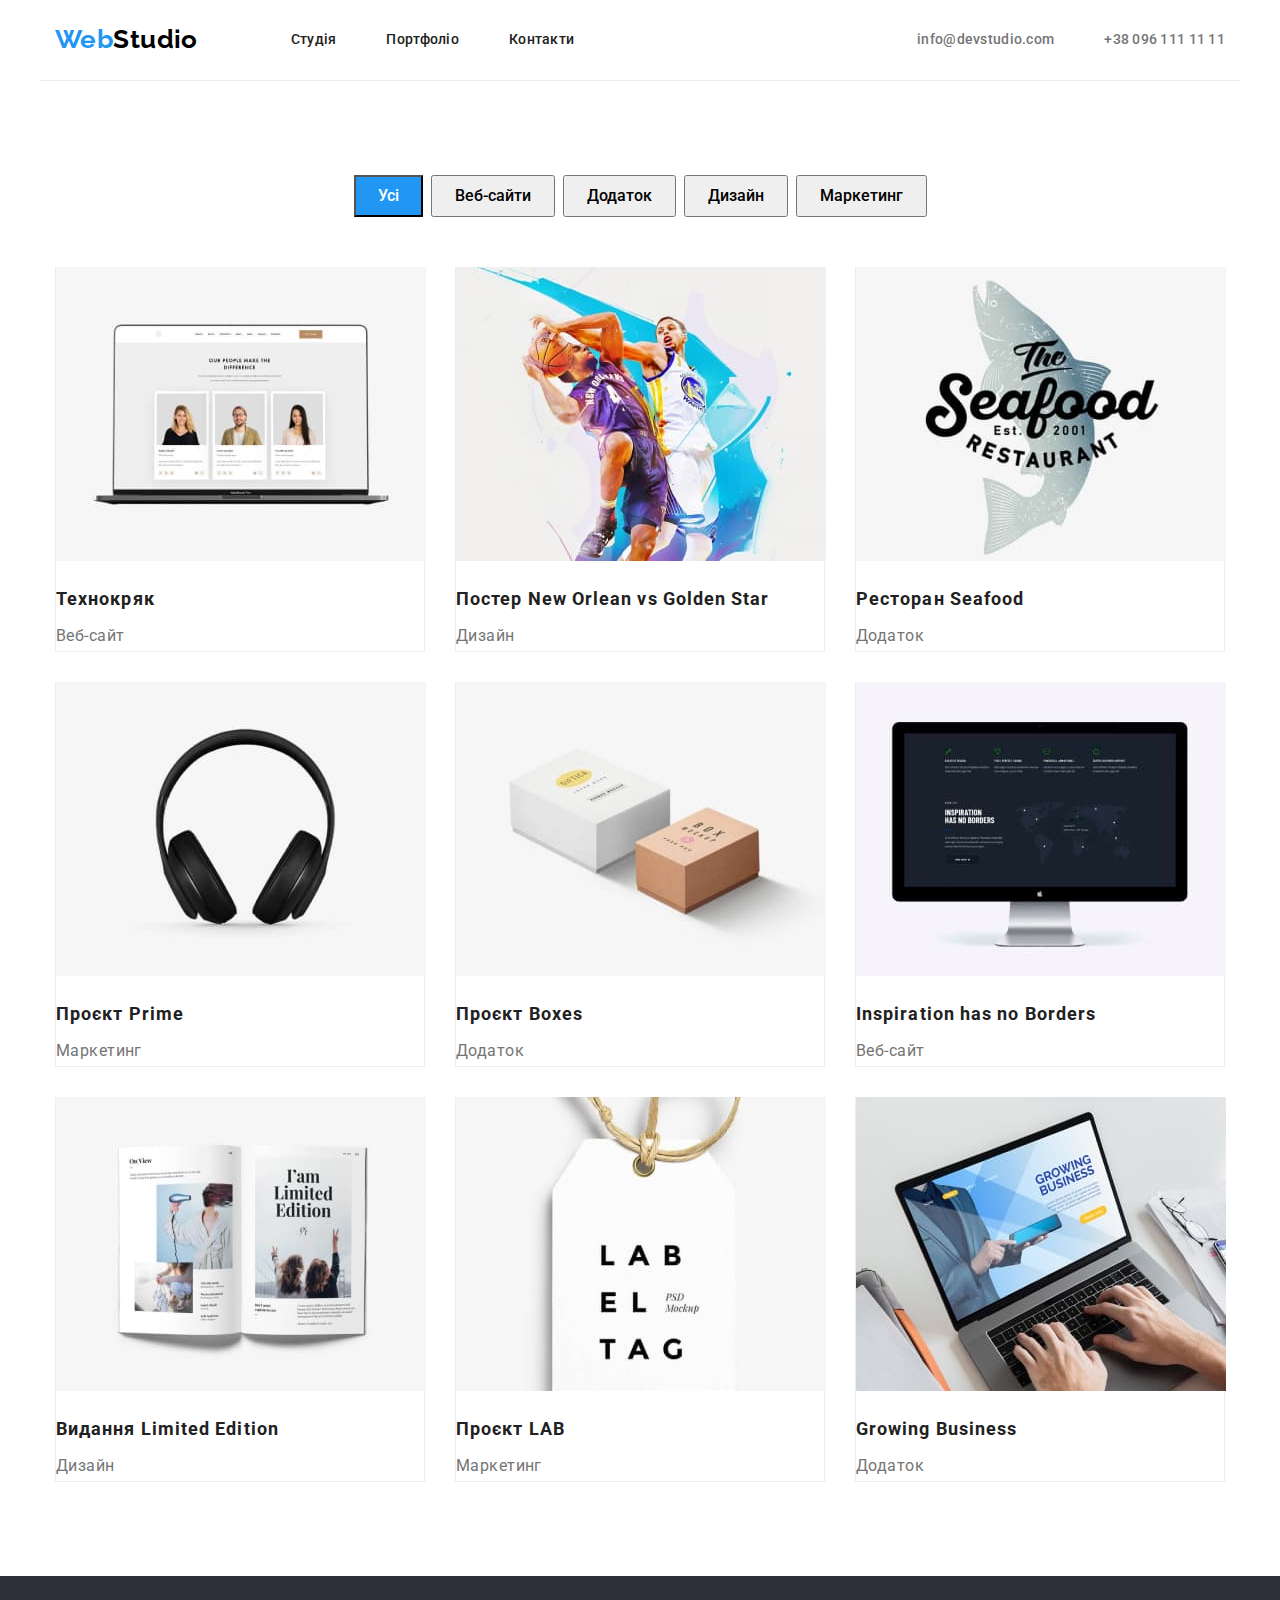
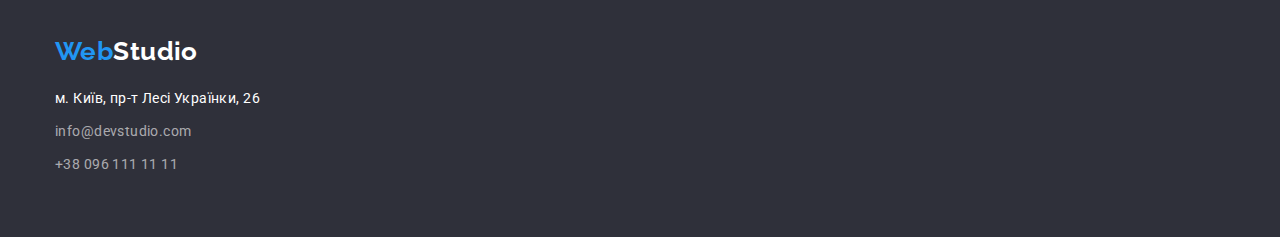
==== portfolio.html @ a78d37f2 "блочная модель" ====
<!DOCTYPE html>
<html lang="uk">
  <head>
    <meta charset="UTF-8" />
    <meta name="viewport" content="width=device-width, initial-scale=1.0" />
    <title>Document</title>
    <link rel="preconnect" href="https://fonts.googleapis.com" />
    <link rel="preconnect" href="https://fonts.gstatic.com" crossorigin />
    <link
      href="https://fonts.googleapis.com/css2?family=Raleway:wght@700&family=Roboto:wght@400;500;700;900&display=swap"
      rel="stylesheet"
    />
    <link rel="stylesheet" href="https://cdnjs.cloudflare.com/ajax/libs/modern-normalize/1.1.0/modern-normalize.min.css">
    <link rel="stylesheet" href="./css/styles.css" />
  </head>
  <body>
    <!-- Site header-->
    <header>
      <div class="header-page container main-nav">
        <nav class="main-nav">
          <a lang="en" href="./index.html" class="logo"><span>Web</span>Studio </a>
          <ul class="site-nav list">
            <li class="item"><a href="./index.html" class="link">Студія</a></li>
            <li class="item"><a href="./portfolio.html" class="link current">Портфоліо</a></li>
            <li class="item"><a href="" class="link">Контакти</a></li>
          </ul>
        </nav>
        <ul class="con-nav list">
          <li class="item">
            <a href="mailto:info@devstudio.com" class="text-link">info@devstudio.com</a>
          </li>
          <li class="item"><a href="tel:+380961111111" class="text-link">+38 096 111 11 11</a></li>
        </ul>
      </div>
    </header>
    <main>
      <!--Navigation-->
      <section class="section">

       <div class="container accent">
        <h1 class="visually-hidden">Портфоліо</h1>
        <ul class="list section-nav">
          <li class="item"><button type="button" class="push accent-text">Усі</button></li>
          <li class="item"><button type="button" class="accent-text">Веб-сайти</button></li>
          <li class="item"><button type="button" class="accent-text">Додаток</button></li>
          <li class="item"><button type="button" class="accent-text">Дизайн</button></li>
          <li class="item"><button type="button" class="accent-text">Маркетинг</button></li>
        </ul>
       </div>
        <!--Work examples-->
        <div class="container">
          <ul class="list work-examples">
            <li class="project item">
              <img src="./img.portfolio/img1.jpg" alt="Веб-сайт" width="370" />
              <h2 class="project-name">Технокряк</h2>
              <p class="project-category">Веб-сайт</p>
            </li>
            <li class="project item">
              <img src="./img.portfolio/img.jpg" alt="Дизайн" width="370" />
              <h2 class="project-name">Постер New Orlean vs Golden Star</h2>
              <p class="project-category">Дизайн</p>
            </li>
            <li class="project item">
              <img src="./img.portfolio/img3.jpg" alt="Додаток" width="370" />
              <h2 class="project-name">Ресторан Seafood</h2>
              <p class="project-category">Додаток</p>
            </li>
            <li class="project item">
              <img src="./img.portfolio/img4.jpg" alt="Маркетинг" width="370" />
              <h2 class="project-name">Проєкт Prime</h2>
              <p class="project-category">Маркетинг</p>
            </li>
            <li class="project item">
              <img src="./img.portfolio/img5.jpg" alt="Додаток" width="370" />
              <h2 class="project-name">Проєкт Boxes</h2>
              <p class="project-category">Додаток</p>
            </li>
            <li class="project item">
              <img src="./img.portfolio/img6.jpg" alt="Веб-сайт" width="370" />
              <h2 class="project-name">Inspiration has no Borders</h2>
              <p class="project-category">Веб-сайт</p>
            </li>
            <li class="project item">
              <img src="./img.portfolio/img7.jpg" alt="Дизайн" width="370" />
              <h2 class="project-name">Видання Limited Edition</h2>
              <p class="project-category">Дизайн</p>
            </li>
            <li class="project item">
              <img src="./img.portfolio/img8.jpg" alt="Маркетинг" width="370" />
              <h2 class="project-name">Проєкт LAB</h2>
              <p class="project-category">Маркетинг</p>
            </li>
            <li class="project item">
              <img src="./img.portfolio/img9.jpg" alt="Додаток" width="370" />
              <h2 class="project-name">Growing Business</h2>
              <p class="project-category">Додаток</p>
            </li>
          </ul>
        </div>
      </section>
    </main>

    <!--Footer-->
    <footer class="dark-section">
      <div class="container">
        <a lang="en" href="./index.html" class="steplogo-pic steplogo"><span>Web</span>Studio </a>
        <address>
          <ul class="footer-con list">
            <li><a href="https://goo.gl/maps/J5RwahepuZf887FC6" class="footer-address">м. Київ, пр-т Лесі Українки, 26</a></li>
            <li><a href="mailto:info@devstudio.com" class="footer-link">info@devstudio.com</a></li>
            <li><a href="tel:+380961111111" class="footer-link">+38 096 111 11 11</a></li>
          </ul>
        </address>
      </div>
    </footer>
  </body>
</html>
---- css/styles.css ----
/*цвет основного текста #757575*/
/*цвет заголовка #212121*/
/*акцент #2196F3*/
/*цвет контактов футера rgba(255, 255, 255, 0.6);*/

/*бекграунд шапка #FFFFFF*/
/*бекграунд чем мы занимаемся #E5E5E5*/
/*бекграунд наша команда иконки #FFFFFF общий беграунд #F5F4FA*/
/*бекграунд футера #2F303A*/

:root {
  --primary-text-color: #757575;
  --accent-color: #2196f3;
  --accent-bgc-color: #ffff;
  --title-text-color: #212121;
  --logo-accent-color: #000;
  --address-secondary-color: rgba(255, 255, 255, 0.6);
  --bgc-dark-section: #2f303a;
  --border-cl: #EEEEEE;
  --bd-section-team: #f5f4fa;
  --header-border-cl: #ECECEC;
  --bgc-secondary-section: #e5e5e5;
}

body {
  background-color: var(--accent-bgc-color);
  color: var(--primary-text-color);
  font-family: Roboto, sans-serif;
  font-size: 14px;
  letter-spacing: 0.03em;
}

.visually-hidden {
  position: absolute;
  width: 1px;
  height: 1px;
  margin: -1px;
  border: 0;
  padding: 0;
  white-space: nowrap;
  clip-path: inset(100%);
  clip: rect(0 0 0 0);
  overflow: hidden;
}
.list {
  list-style: none;
  padding: 0;
  margin: 0;
}
h1,h2,h3,h4,h5,h6,p {
  padding: 0;
  margin: 0;
}
img {
  display: block;
}
/*background*/
.secondary-section {
  padding-top: 94px;
  padding-bottom: 94px;

  background-color: var(--bgc-secondary-section);
}
.secondary-section.no-padding {
  padding-top: 0;
  padding-bottom: 94px;
}
.dark-section {
  padding-top: 60px;
  padding-bottom: 60px;

  background-color: var(--bgc-dark-section);
  
}
.section-team {
  background-color: var(--bd-section-team);
}
/*header*/
.header {
  border-bottom: 1px solid var(--header-border-cl);
}
.header-page {
  border-bottom: 1px solid var(--header-border-cl);
}
/*main nav*/
.main-nav {
  display: flex;
  align-items: center;
}
/*logo*/
.logo {
  padding-top: 24px;
  padding-bottom: 25px;
  
  color: var(--logo-accent-color);

  font-family: Raleway, sans-serif;
  font-weight: 700;
  font-size: 26px;
  line-height: 1.19;
  text-decoration: none;
}
.logo span,
.steplogo span {
  color: var(--accent-color);
}
.steplogo {
  color: var(--accent-bgc-color);

  font-family: Raleway, sans-serif;
  font-weight: 700;
  font-size: 26px;
  line-height: 1.19;
  text-decoration: none;
}
.slogan {
  padding-bottom: 200px;
  padding-top: 200px;
  text-align: center;

  background-color: var(--bgc-dark-section);
}
.steplogo-pic {
  display: block;
  margin-bottom: 20px;
}
/*site nav*/
.site-nav {
  display: flex;
  margin-left: 93px;
}
.site-nav .item + .item {
  margin-left: 50px;
}
.site-nav .link {
  padding-top: 32px;
  padding-bottom: 32px;
  display: block;

  color: var(--title-text-color);

  font-weight: 500;
  line-height: 1.14;
  letter-spacing: 0.02em;
  text-decoration: none;
}
.site-nav .link:hover,
.site-nav .link:focus {
  color: var(--accent-color);
}
.site-nav .current:visited {
  color: var(--accent-color);
}
/*con-nav*/
.con-nav {
  display: flex;
  margin-left: auto;
}
.con-nav .item + .item {
  margin-left: 50px;
}
.con-nav .text-link {
  padding-top: 32px;
  padding-bottom: 32px;
  display: block;

  color: var(--primary-text-color);

  font-weight: 500;
  line-height: 1.14;
  letter-spacing: 0.02em;
  text-decoration: none;
}
.con-nav .text-link:hover,
.con-nav .text-link:focus {
  color: var(--accent-color);
}
/*navigation portfolio*/
.section-nav {
  display: flex;
  justify-content: center;
}
.section-nav .item:not(:last-child) {
  margin-right: 8px;
}
/*Hero*/
.hero-title {
  width: 696px;
  margin-top: 0;
  margin-bottom: 30px;
  margin-right: auto;
  margin-left: auto;

  color: var(--accent-bgc-color);

  font-weight: 900;
  font-size: 44px;
  line-height: 1.36;
  text-align: center;
  letter-spacing: 0.06em;
  text-transform: uppercase;
}
/*button*/
.button {
  margin-right: auto;
  margin-left: auto;
  padding: 10px 32px;
  
  color: var(--accent-bgc-color);
  background-color: var(--accent-color);

  font-family: inherit;
  font-weight: 700;
  font-size: 16px;
  line-height: 1.88;
  display: flex;
  align-items: center;
  text-align: center;
  letter-spacing: 0.06em;
  cursor: pointer;
}
.accent-text {
  padding: 6px 22px;
  font-family: inherit;
  font-weight: 500;
  font-size: 16px;
  line-height: 1.62;
  text-align: center;
}
.accent {
  margin-bottom: 50px;
}
.list .accent-text:hover,
.list .accent-text:focus {
  color: var(--accent-bgc-color);
  background-color: var(--accent-color);
  cursor: pointer;
}
.push {
  color: var(--accent-bgc-color);
  background-color: var(--accent-color);
}
/*benefits*/
.benefits-title {
  margin-bottom: 10px;

  color: var(--title-text-color);
  line-height: 1.14;
  text-transform: uppercase;

}
.benefits-content {
  display: flex;
}
.benefits-content .item:not(:last-child) {
  margin-right: 30px;
}
/*.benefits-content:not(:last-child) {
margin-left: 30px;
}*/
.text {
  line-height: 1.71;
}
/*section info*/
.section-title {
  margin-bottom: 50px;

  color: var(--title-text-color);

  font-size: 36px;
  line-height: 1.16;
  text-align: center;
}
.section-text {
  margin-top: 30px;
  margin-bottom: 10px;

  color: var(--title-text-color);

  font-weight: 500;
  font-size: 16px;
  line-height: 1.18;
  text-align: center;
}
.profession {
  margin-bottom: 30px;
  font-size: 16px;
  line-height: 1.18;
  text-align: center;
}
/*team*/
.crewman {
  background-color: var(--accent-bgc-color);
  width: 270px;
  height: 368px;
}
.crewman-card {
  display: flex;
}
.crewman:not(:last-child){
  margin-right: 30px;
}
/*work service*/
.service {
  display: flex;
}
.service-example:not(:last-child) {
  margin-right: 30px;
}
.project {
width: 370px;
border-bottom: 1px solid var(--border-cl);
border-left: 1px solid var(--border-cl);
border-right: 1px solid var(--border-cl);
}
.project-name {
  padding-top: 20px;
  margin-bottom: 4px;
  font-size: 18px;
  line-height: 2;
  letter-spacing: 0.06em;
  color: var(--title-text-color);
}
.project-category {
  font-size: 16px;
  line-height: 1.88;
}
/*work-examples*/
.work-examples {
  display: flex;
  flex-wrap: wrap;
  gap: 30px;
}

.work-examples .item {
  flex-basis: calc((100% - 240px)/9);
}

/*footer*/
.footer-link {
  color: var(--address-secondary-color);
  text-decoration: none;
}
.footer-link:hover,
.footer-link:focus {
  color: var(--accent-color);
}
.footer-address {
  color: var(--accent-bgc-color);
  text-decoration: none;
}
.footer-address:hover,
.footer-address:focus {
  color: var(--accent-color);
}

.footer-con {
  font-style: normal;
  font-weight: 400;
  line-height: 1.71;
}
.footer-con :not(:last-child) {
  margin-bottom: 9px;
}
.footer-link,
.footer-address {
  display: block;
}


.container {
  margin-left: auto;
  margin-right: auto;
  width: 1200px;
  padding-left: 15px;
  padding-right: 15px;
}
.section {
  padding-top: 94px;
  padding-bottom: 94px;
}
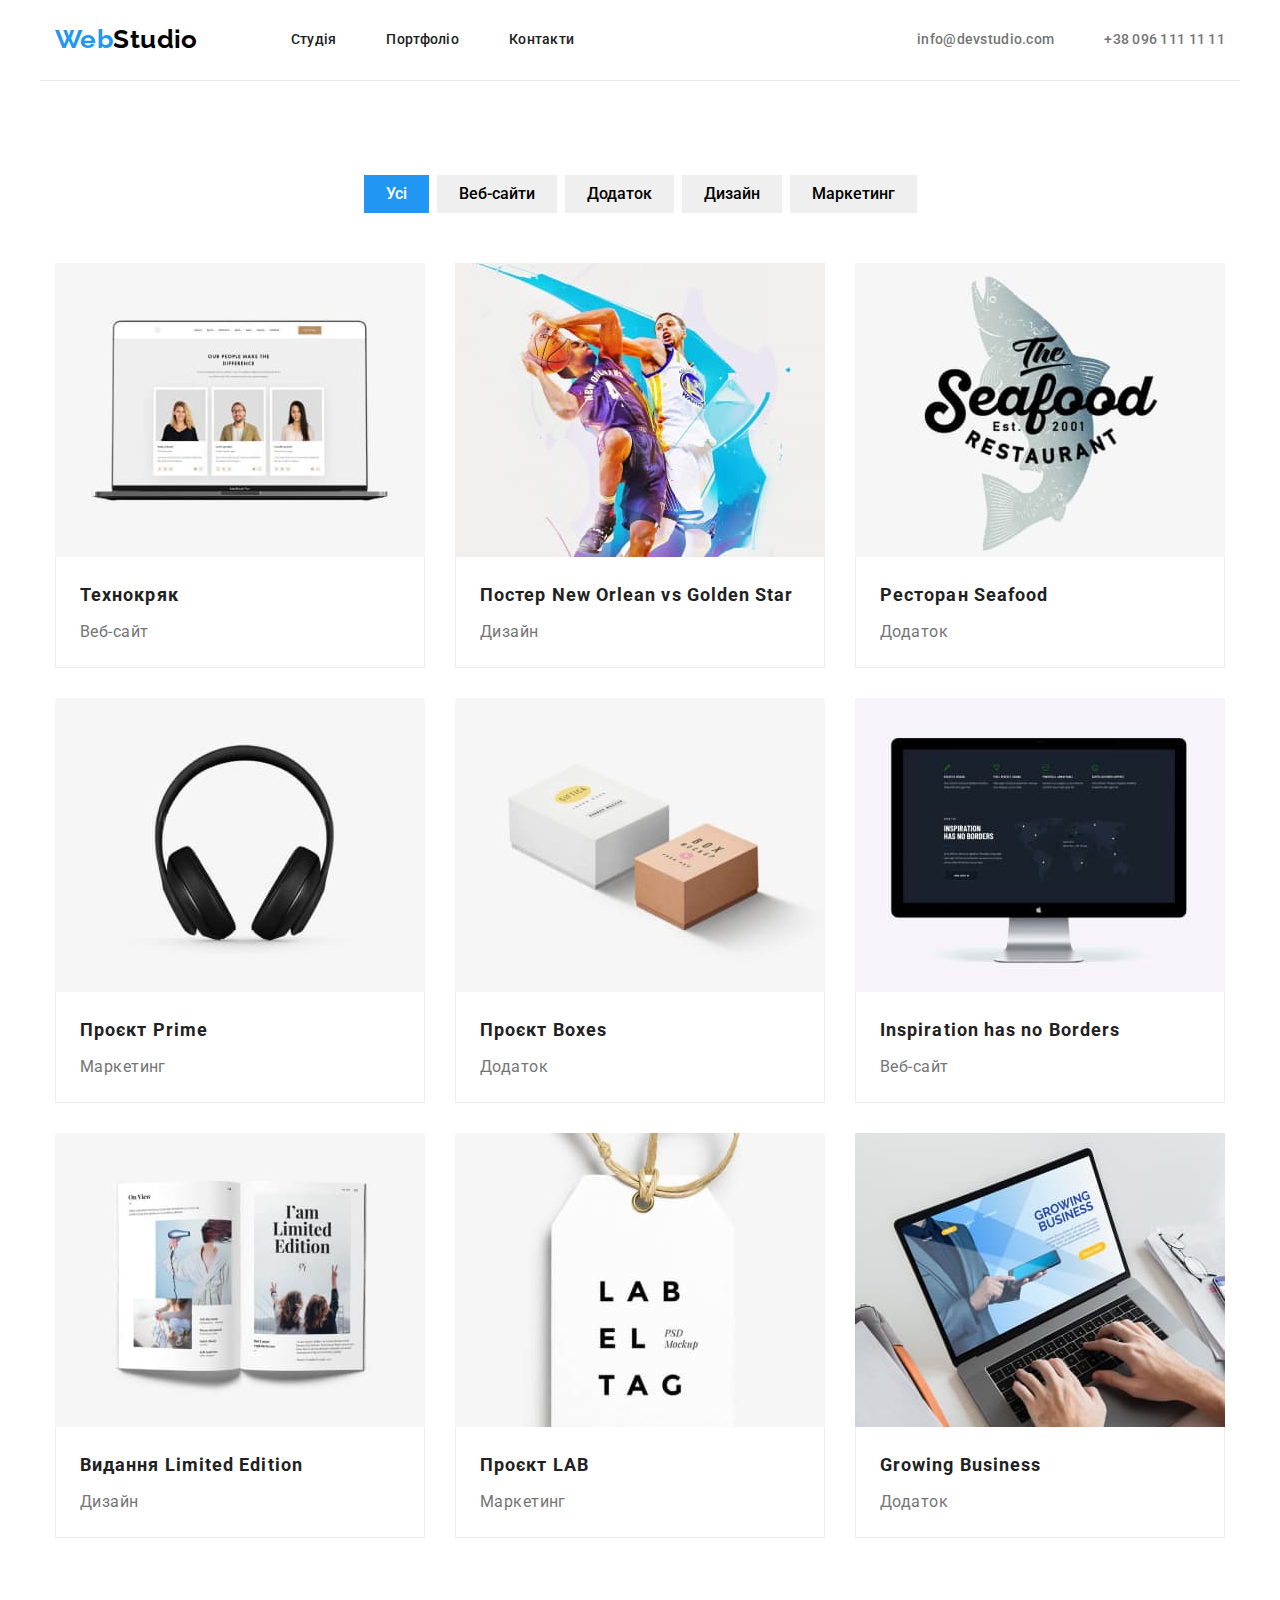
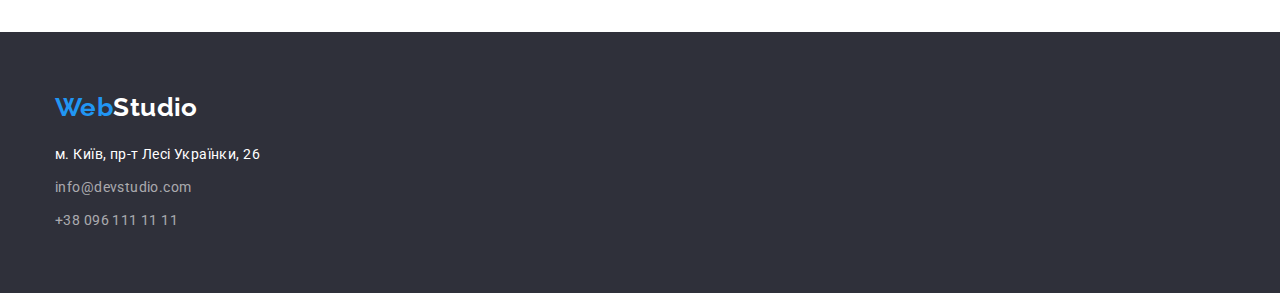
==== commit e2b6c0fa: "доработка" ====
--- a/portfolio.html
+++ b/portfolio.html
@@ -10,7 +10,10 @@
       href="https://fonts.googleapis.com/css2?family=Raleway:wght@700&family=Roboto:wght@400;500;700;900&display=swap"
       rel="stylesheet"
     />
-    <link rel="stylesheet" href="https://cdnjs.cloudflare.com/ajax/libs/modern-normalize/1.1.0/modern-normalize.min.css">
+    <link
+      rel="stylesheet"
+      href="https://cdnjs.cloudflare.com/ajax/libs/modern-normalize/1.1.0/modern-normalize.min.css"
+    />
     <link rel="stylesheet" href="./css/styles.css" />
   </head>
   <body>
@@ -36,64 +39,99 @@
     <main>
       <!--Navigation-->
       <section class="section">
-
-       <div class="container accent">
-        <h1 class="visually-hidden">Портфоліо</h1>
-        <ul class="list section-nav">
-          <li class="item"><button type="button" class="push accent-text">Усі</button></li>
-          <li class="item"><button type="button" class="accent-text">Веб-сайти</button></li>
-          <li class="item"><button type="button" class="accent-text">Додаток</button></li>
-          <li class="item"><button type="button" class="accent-text">Дизайн</button></li>
-          <li class="item"><button type="button" class="accent-text">Маркетинг</button></li>
-        </ul>
-       </div>
+        <div class="container accent">
+          <h1 class="visually-hidden">Портфоліо</h1>
+          <ul class="list section-nav">
+            <li class="item"><button type="button" class="push accent-text">Усі</button></li>
+            <li class="item"><button type="button" class="accent-text">Веб-сайти</button></li>
+            <li class="item"><button type="button" class="accent-text">Додаток</button></li>
+            <li class="item"><button type="button" class="accent-text">Дизайн</button></li>
+            <li class="item"><button type="button" class="accent-text">Маркетинг</button></li>
+          </ul>
+        </div>
         <!--Work examples-->
         <div class="container">
           <ul class="list work-examples">
             <li class="project item">
-              <img src="./img.portfolio/img1.jpg" alt="Веб-сайт" width="370" />
-              <h2 class="project-name">Технокряк</h2>
-              <p class="project-category">Веб-сайт</p>
+              <a href="" class="link-item">
+                <img src="./img.portfolio/img1.jpg" alt="Веб-сайт" width="370" />
+                <div class="project-idea">
+                  <h2 class="project-name">Технокряк</h2>
+                  <p class="project-category">Веб-сайт</p>
+                </div>
+              </a>
             </li>
             <li class="project item">
-              <img src="./img.portfolio/img.jpg" alt="Дизайн" width="370" />
-              <h2 class="project-name">Постер New Orlean vs Golden Star</h2>
-              <p class="project-category">Дизайн</p>
+              <a href="" class="link-item">
+                <img src="./img.portfolio/img.jpg" alt="Дизайн" width="370" />
+                <div class="project-idea">
+                  <h2 class="project-name">Постер New Orlean vs Golden Star</h2>
+                  <p class="project-category">Дизайн</p>
+                </div>
+              </a>
             </li>
             <li class="project item">
-              <img src="./img.portfolio/img3.jpg" alt="Додаток" width="370" />
-              <h2 class="project-name">Ресторан Seafood</h2>
-              <p class="project-category">Додаток</p>
+              <a href="" class="link-item">
+                <img src="./img.portfolio/img3.jpg" alt="Додаток" width="370" />
+                <div class="project-idea">
+                  <h2 class="project-name">Ресторан Seafood</h2>
+                  <p class="project-category">Додаток</p>
+                </div>
+              </a>
             </li>
             <li class="project item">
-              <img src="./img.portfolio/img4.jpg" alt="Маркетинг" width="370" />
-              <h2 class="project-name">Проєкт Prime</h2>
-              <p class="project-category">Маркетинг</p>
+              <a href="" class="link-item">
+                <img src="./img.portfolio/img4.jpg" alt="Маркетинг" width="370" />
+                <div class="project-idea">
+                  <h2 class="project-name">Проєкт Prime</h2>
+                  <p class="project-category">Маркетинг</p>
+                </div>
+              </a>
             </li>
             <li class="project item">
-              <img src="./img.portfolio/img5.jpg" alt="Додаток" width="370" />
-              <h2 class="project-name">Проєкт Boxes</h2>
-              <p class="project-category">Додаток</p>
+              <a href="" class="link-item">
+                <img src="./img.portfolio/img5.jpg" alt="Додаток" width="370" />
+                <div class="project-idea">
+                  <h2 class="project-name">Проєкт Boxes</h2>
+                  <p class="project-category">Додаток</p>
+                </div>
+              </a>
             </li>
             <li class="project item">
-              <img src="./img.portfolio/img6.jpg" alt="Веб-сайт" width="370" />
-              <h2 class="project-name">Inspiration has no Borders</h2>
-              <p class="project-category">Веб-сайт</p>
+              <a href="" class="link-item">
+                <img src="./img.portfolio/img6.jpg" alt="Веб-сайт" width="370" />
+                <div class="project-idea">
+                  <h2 class="project-name">Inspiration has no Borders</h2>
+                  <p class="project-category">Веб-сайт</p>
+                </div>
+              </a>
             </li>
             <li class="project item">
-              <img src="./img.portfolio/img7.jpg" alt="Дизайн" width="370" />
-              <h2 class="project-name">Видання Limited Edition</h2>
-              <p class="project-category">Дизайн</p>
+              <a href="" class="link-item">
+                <img src="./img.portfolio/img7.jpg" alt="Дизайн" width="370" />
+                <div class="project-idea">
+                  <h2 class="project-name">Видання Limited Edition</h2>
+                  <p class="project-category">Дизайн</p>
+                </div>
+              </a>
             </li>
             <li class="project item">
-              <img src="./img.portfolio/img8.jpg" alt="Маркетинг" width="370" />
-              <h2 class="project-name">Проєкт LAB</h2>
-              <p class="project-category">Маркетинг</p>
+              <a href="" class="link-item">
+                <img src="./img.portfolio/img8.jpg" alt="Маркетинг" width="370" />
+                <div class="project-idea">
+                  <h2 class="project-name">Проєкт LAB</h2>
+                  <p class="project-category">Маркетинг</p>
+                </div>
+              </a>
             </li>
             <li class="project item">
-              <img src="./img.portfolio/img9.jpg" alt="Додаток" width="370" />
-              <h2 class="project-name">Growing Business</h2>
-              <p class="project-category">Додаток</p>
+              <a href="" class="link-item">
+                <img src="./img.portfolio/img9.jpg" alt="Додаток" width="370" />
+                <div class="project-idea">
+                  <h2 class="project-name">Growing Business</h2>
+                  <p class="project-category">Додаток</p>
+                </div>
+              </a>
             </li>
           </ul>
         </div>
@@ -106,7 +144,11 @@
         <a lang="en" href="./index.html" class="steplogo-pic steplogo"><span>Web</span>Studio </a>
         <address>
           <ul class="footer-con list">
-            <li><a href="https://goo.gl/maps/J5RwahepuZf887FC6" class="footer-address">м. Київ, пр-т Лесі Українки, 26</a></li>
+            <li>
+              <a href="https://goo.gl/maps/J5RwahepuZf887FC6" class="footer-address"
+                >м. Київ, пр-т Лесі Українки, 26</a
+              >
+            </li>
             <li><a href="mailto:info@devstudio.com" class="footer-link">info@devstudio.com</a></li>
             <li><a href="tel:+380961111111" class="footer-link">+38 096 111 11 11</a></li>
           </ul>
--- a/css/styles.css
+++ b/css/styles.css
@@ -16,9 +16,9 @@
   --logo-accent-color: #000;
   --address-secondary-color: rgba(255, 255, 255, 0.6);
   --bgc-dark-section: #2f303a;
-  --border-cl: #EEEEEE;
+  --border-cl: #eeeeee;
   --bd-section-team: #f5f4fa;
-  --header-border-cl: #ECECEC;
+  --header-border-cl: #ececec;
   --bgc-secondary-section: #e5e5e5;
 }
 
@@ -47,7 +47,13 @@
   padding: 0;
   margin: 0;
 }
-h1,h2,h3,h4,h5,h6,p {
+h1,
+h2,
+h3,
+h4,
+h5,
+h6,
+p {
   padding: 0;
   margin: 0;
 }
@@ -59,7 +65,7 @@
   padding-top: 94px;
   padding-bottom: 94px;
 
-  background-color: var(--bgc-secondary-section);
+  background-color: var(--accent-bgc-color);
 }
 .secondary-section.no-padding {
   padding-top: 0;
@@ -70,7 +76,6 @@
   padding-bottom: 60px;
 
   background-color: var(--bgc-dark-section);
-  
 }
 .section-team {
   background-color: var(--bd-section-team);
@@ -91,7 +96,7 @@
 .logo {
   padding-top: 24px;
   padding-bottom: 25px;
-  
+
   color: var(--logo-accent-color);
 
   font-family: Raleway, sans-serif;
@@ -205,7 +210,8 @@
   margin-right: auto;
   margin-left: auto;
   padding: 10px 32px;
-  
+  border: none;
+
   color: var(--accent-bgc-color);
   background-color: var(--accent-color);
 
@@ -221,6 +227,7 @@
 }
 .accent-text {
   padding: 6px 22px;
+  border: none;
   font-family: inherit;
   font-weight: 500;
   font-size: 16px;
@@ -247,7 +254,6 @@
   color: var(--title-text-color);
   line-height: 1.14;
   text-transform: uppercase;
-
 }
 .benefits-content {
   display: flex;
@@ -272,7 +278,6 @@
   text-align: center;
 }
 .section-text {
-  margin-top: 30px;
   margin-bottom: 10px;
 
   color: var(--title-text-color);
@@ -282,8 +287,16 @@
   line-height: 1.18;
   text-align: center;
 }
+.our-product {
+  padding: 30px 70px;
+}
+.our-des {
+  padding: 30px 62px 30px 63px;
+}
+.our-dev {
+  padding: 30px 61px 30px 62px;
+}
 .profession {
-  margin-bottom: 30px;
   font-size: 16px;
   line-height: 1.18;
   text-align: center;
@@ -297,7 +310,7 @@
 .crewman-card {
   display: flex;
 }
-.crewman:not(:last-child){
+.crewman:not(:last-child) {
   margin-right: 30px;
 }
 /*work service*/
@@ -308,13 +321,9 @@
   margin-right: 30px;
 }
 .project {
-width: 370px;
-border-bottom: 1px solid var(--border-cl);
-border-left: 1px solid var(--border-cl);
-border-right: 1px solid var(--border-cl);
+  width: 370px;
 }
 .project-name {
-  padding-top: 20px;
   margin-bottom: 4px;
   font-size: 18px;
   line-height: 2;
@@ -325,6 +334,16 @@
   font-size: 16px;
   line-height: 1.88;
 }
+.project-idea {
+  padding: 20px 24px;
+  border-bottom: 1px solid var(--border-cl);
+  border-left: 1px solid var(--border-cl);
+  border-right: 1px solid var(--border-cl);
+}
+.link-item {
+  text-decoration: none;
+  color: var(--primary-text-color);
+}
 /*work-examples*/
 .work-examples {
   display: flex;
@@ -333,7 +352,7 @@
 }
 
 .work-examples .item {
-  flex-basis: calc((100% - 240px)/9);
+  flex-basis: calc((100% - 240px) / 9);
 }
 
 /*footer*/
@@ -366,7 +385,6 @@
 .footer-address {
   display: block;
 }
-
 
 .container {
   margin-left: auto;
@@ -378,4 +396,4 @@
 .section {
   padding-top: 94px;
   padding-bottom: 94px;
-}+}
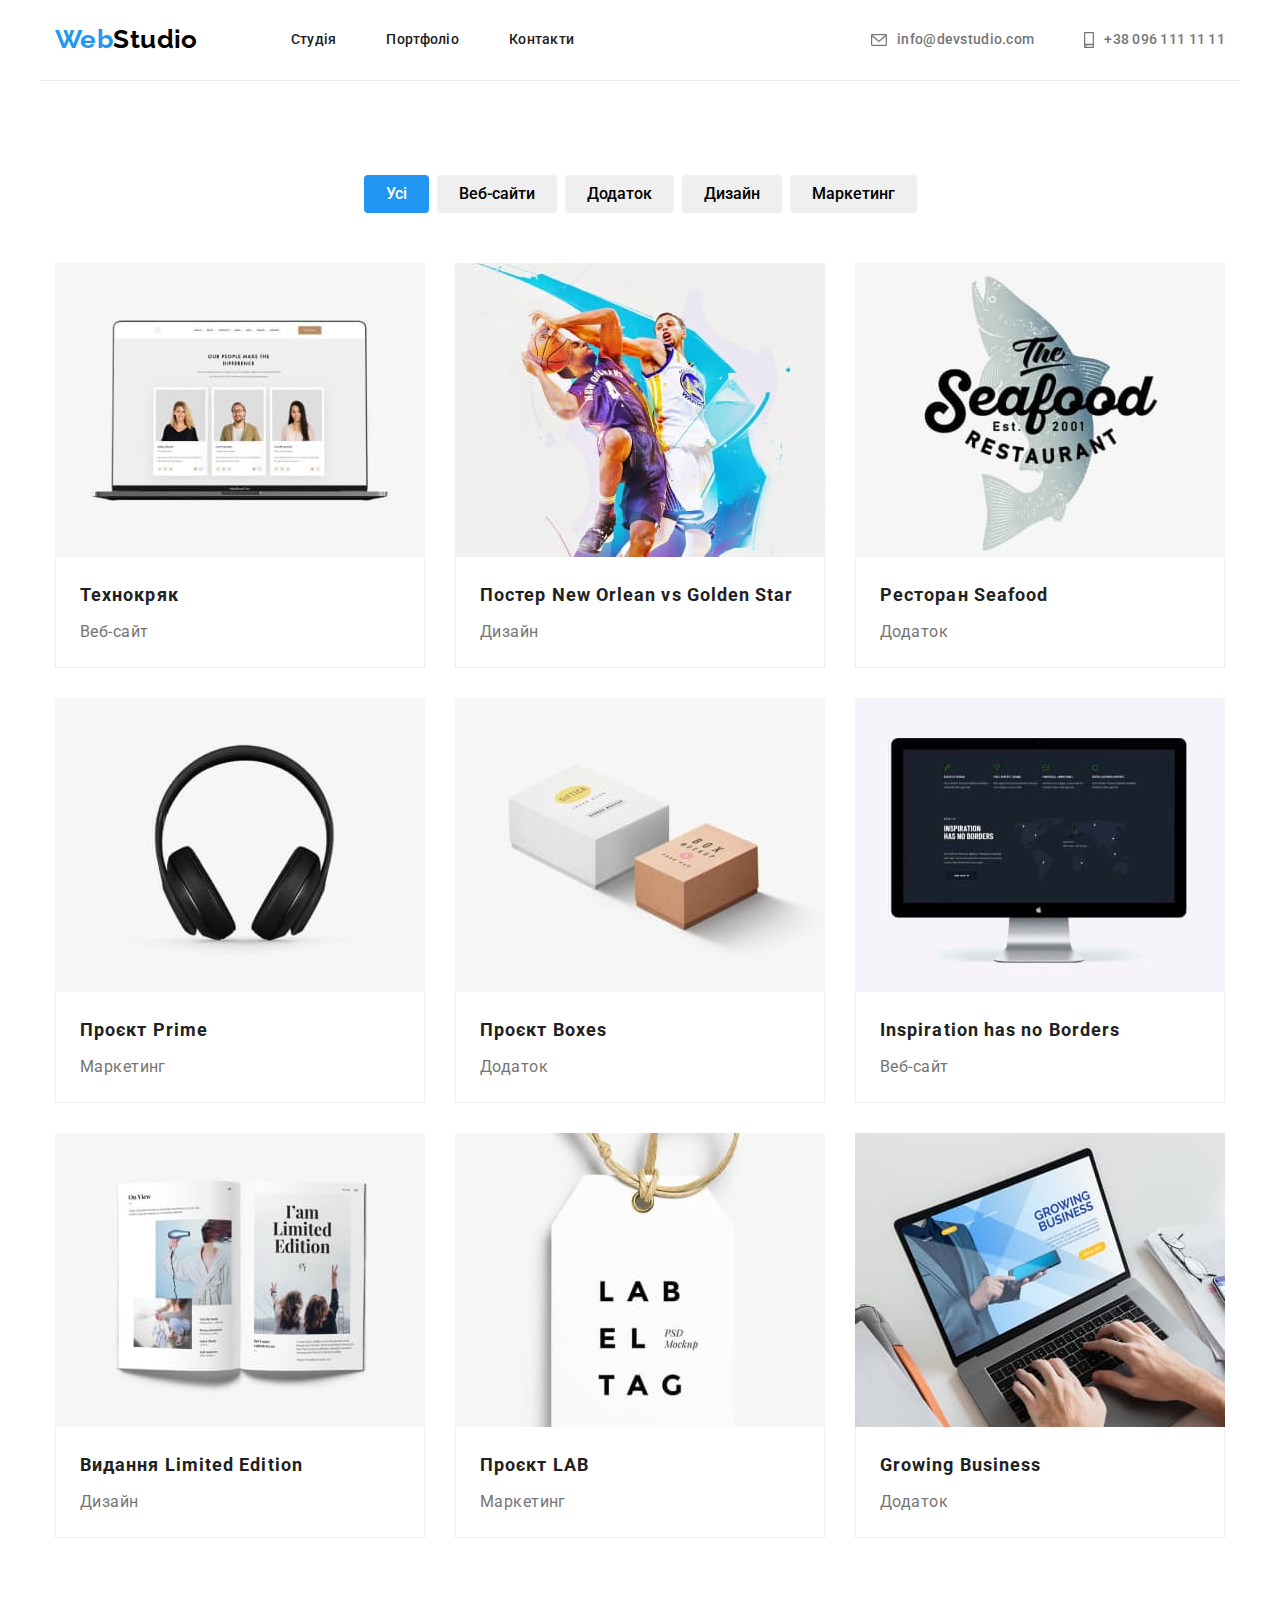
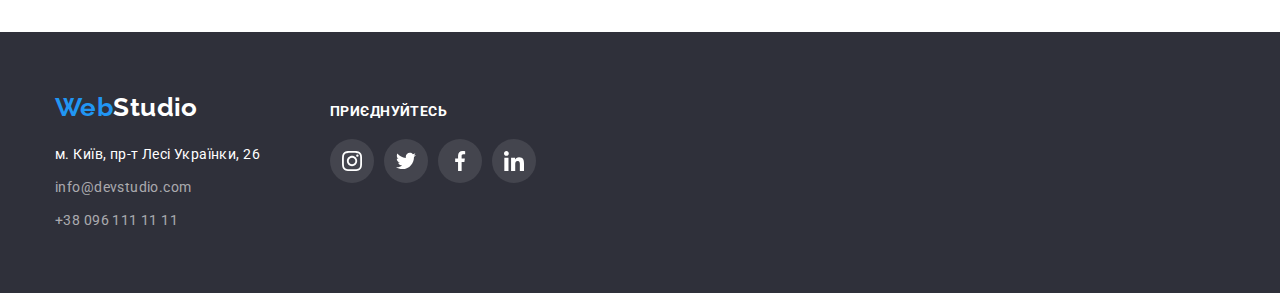
==== commit 3af3d2f6: "добавляет svg" ====
--- a/portfolio.html
+++ b/portfolio.html
@@ -23,16 +23,27 @@
         <nav class="main-nav">
           <a lang="en" href="./index.html" class="logo"><span>Web</span>Studio </a>
           <ul class="site-nav list">
-            <li class="item"><a href="./index.html" class="link">Студія</a></li>
-            <li class="item"><a href="./portfolio.html" class="link current">Портфоліо</a></li>
+            <li class="item"><a href="./index.html" class="link current">Студія</a></li>
+            <li class="item"><a href="" class="link">Портфоліо</a></li>
             <li class="item"><a href="" class="link">Контакти</a></li>
           </ul>
         </nav>
         <ul class="con-nav list">
           <li class="item">
-            <a href="mailto:info@devstudio.com" class="text-link">info@devstudio.com</a>
+            <a href="mailto:info@devstudio.com" class="text-link contacs-tellcon">
+              <svg class="item-svg" width="16px" height="12px">
+                <use href=".//images/icons.svg/sprite.svg#icon-image"></use>
+              </svg>
+              info@devstudio.com
+            </a>
           </li>
-          <li class="item"><a href="tel:+380961111111" class="text-link">+38 096 111 11 11</a></li>
+          <li class="item">
+            <a href="tel:+380961111111" class="text-link contacs-tellcon">
+              <svg class="item-svg" width="10px" height="16px">
+                <use href="./images/icons.svg/sprite.svg#icon-telefon"></use></svg
+              >+38 096 111 11 11</a
+            >
+          </li>
         </ul>
       </div>
     </header>
@@ -53,85 +64,103 @@
         <div class="container">
           <ul class="list work-examples">
             <li class="project item">
-              <a href="" class="link-item">
-                <img src="./img.portfolio/img1.jpg" alt="Веб-сайт" width="370" />
-                <div class="project-idea">
-                  <h2 class="project-name">Технокряк</h2>
-                  <p class="project-category">Веб-сайт</p>
-                </div>
-              </a>
-            </li>
-            <li class="project item">
-              <a href="" class="link-item">
-                <img src="./img.portfolio/img.jpg" alt="Дизайн" width="370" />
-                <div class="project-idea">
-                  <h2 class="project-name">Постер New Orlean vs Golden Star</h2>
-                  <p class="project-category">Дизайн</p>
-                </div>
-              </a>
-            </li>
-            <li class="project item">
-              <a href="" class="link-item">
-                <img src="./img.portfolio/img3.jpg" alt="Додаток" width="370" />
-                <div class="project-idea">
-                  <h2 class="project-name">Ресторан Seafood</h2>
-                  <p class="project-category">Додаток</p>
-                </div>
-              </a>
-            </li>
-            <li class="project item">
-              <a href="" class="link-item">
-                <img src="./img.portfolio/img4.jpg" alt="Маркетинг" width="370" />
-                <div class="project-idea">
-                  <h2 class="project-name">Проєкт Prime</h2>
-                  <p class="project-category">Маркетинг</p>
-                </div>
-              </a>
-            </li>
-            <li class="project item">
-              <a href="" class="link-item">
-                <img src="./img.portfolio/img5.jpg" alt="Додаток" width="370" />
-                <div class="project-idea">
-                  <h2 class="project-name">Проєкт Boxes</h2>
-                  <p class="project-category">Додаток</p>
-                </div>
-              </a>
-            </li>
-            <li class="project item">
-              <a href="" class="link-item">
-                <img src="./img.portfolio/img6.jpg" alt="Веб-сайт" width="370" />
-                <div class="project-idea">
-                  <h2 class="project-name">Inspiration has no Borders</h2>
-                  <p class="project-category">Веб-сайт</p>
-                </div>
-              </a>
-            </li>
-            <li class="project item">
-              <a href="" class="link-item">
-                <img src="./img.portfolio/img7.jpg" alt="Дизайн" width="370" />
-                <div class="project-idea">
-                  <h2 class="project-name">Видання Limited Edition</h2>
-                  <p class="project-category">Дизайн</p>
-                </div>
-              </a>
-            </li>
-            <li class="project item">
-              <a href="" class="link-item">
-                <img src="./img.portfolio/img8.jpg" alt="Маркетинг" width="370" />
-                <div class="project-idea">
-                  <h2 class="project-name">Проєкт LAB</h2>
-                  <p class="project-category">Маркетинг</p>
-                </div>
-              </a>
-            </li>
-            <li class="project item">
-              <a href="" class="link-item">
-                <img src="./img.portfolio/img9.jpg" alt="Додаток" width="370" />
-                <div class="project-idea">
-                  <h2 class="project-name">Growing Business</h2>
-                  <p class="project-category">Додаток</p>
-                </div>
-              </a>
+              <div class="project-card">
+                <a href="" class="link-item">
+                  <img src="./img.portfolio/img1.jpg" alt="Веб-сайт" width="370" />
+                  <div class="project-idea">
+                    <h2 class="project-name">Технокряк</h2>
+                    <p class="project-category">Веб-сайт</p>
+                  </div>
+                </a>
+              </div>
+            </li>
+            <li class="project item">
+              <div class="project-card">
+                <a href="" class="link-item">
+                  <img src="./img.portfolio/img.jpg" alt="Дизайн" width="370" />
+                  <div class="project-idea">
+                    <h2 class="project-name">Постер New Orlean vs Golden Star</h2>
+                    <p class="project-category">Дизайн</p>
+                  </div>
+                </a>
+              </div>
+            </li>
+            <li class="project item">
+              <div class="project-card">
+                <a href="" class="link-item">
+                  <img src="./img.portfolio/img3.jpg" alt="Додаток" width="370" />
+                  <div class="project-idea">
+                    <h2 class="project-name">Ресторан Seafood</h2>
+                    <p class="project-category">Додаток</p>
+                  </div>
+                </a>
+              </div>
+            </li>
+            <li class="project item">
+              <div class="project-card">
+                <a href="" class="link-item">
+                  <img src="./img.portfolio/img4.jpg" alt="Маркетинг" width="370" />
+                  <div class="project-idea">
+                    <h2 class="project-name">Проєкт Prime</h2>
+                    <p class="project-category">Маркетинг</p>
+                  </div>
+                </a>
+              </div>
+            </li>
+            <li class="project item">
+              <div class="project-card">
+                <a href="" class="link-item">
+                  <img src="./img.portfolio/img5.jpg" alt="Додаток" width="370" />
+                  <div class="project-idea">
+                    <h2 class="project-name">Проєкт Boxes</h2>
+                    <p class="project-category">Додаток</p>
+                  </div>
+                </a>
+              </div>
+            </li>
+            <li class="project item">
+              <div class="project-card">
+                <a href="" class="link-item">
+                  <img src="./img.portfolio/img6.jpg" alt="Веб-сайт" width="370" />
+                  <div class="project-idea">
+                    <h2 class="project-name">Inspiration has no Borders</h2>
+                    <p class="project-category">Веб-сайт</p>
+                  </div>
+                </a>
+              </div>
+            </li>
+            <li class="project item">
+              <div class="project-card">
+                <a href="" class="link-item">
+                  <img src="./img.portfolio/img7.jpg" alt="Дизайн" width="370" />
+                  <div class="project-idea">
+                    <h2 class="project-name">Видання Limited Edition</h2>
+                    <p class="project-category">Дизайн</p>
+                  </div>
+                </a>
+              </div>
+            </li>
+            <li class="project item">
+              <div class="project-card">
+                <a href="" class="link-item">
+                  <img src="./img.portfolio/img8.jpg" alt="Маркетинг" width="370" />
+                  <div class="project-idea">
+                    <h2 class="project-name">Проєкт LAB</h2>
+                    <p class="project-category">Маркетинг</p>
+                  </div>
+                </a>
+              </div>
+            </li>
+            <li class="project item">
+              <div class="project-card">
+                <a href="" class="link-item">
+                  <img src="./img.portfolio/img9.jpg" alt="Додаток" width="370" />
+                  <div class="project-idea">
+                    <h2 class="project-name">Growing Business</h2>
+                    <p class="project-category">Додаток</p>
+                  </div>
+                </a>
+              </div>
             </li>
           </ul>
         </div>
@@ -140,19 +169,61 @@
 
     <!--Footer-->
     <footer class="dark-section">
-      <div class="container">
-        <a lang="en" href="./index.html" class="steplogo-pic steplogo"><span>Web</span>Studio </a>
-        <address>
-          <ul class="footer-con list">
-            <li>
-              <a href="https://goo.gl/maps/J5RwahepuZf887FC6" class="footer-address"
-                >м. Київ, пр-т Лесі Українки, 26</a
-              >
-            </li>
-            <li><a href="mailto:info@devstudio.com" class="footer-link">info@devstudio.com</a></li>
-            <li><a href="tel:+380961111111" class="footer-link">+38 096 111 11 11</a></li>
-          </ul>
-        </address>
+      <div class="container container-footer">
+        <div class="footer-nav">
+          <a lang="en" href="./index.html" class="steplogo-pic steplogo"><span>Web</span>Studio </a>
+          <address>
+            <ul class="footer-con list">
+              <li>
+                <a href="https://goo.gl/maps/J5RwahepuZf887FC6" class="footer-address"
+                  >м. Київ, пр-т Лесі Українки, 26</a
+                >
+              </li>
+              <li>
+                <a
+                  href="mailto:info@devstudio.com"
+                  target="_blank"
+                  rel="noopener noreferrer"
+                  class="footer-link"
+                  >info@devstudio.com</a
+                >
+              </li>
+              <li><a href="tel:+380961111111" class="footer-link">+38 096 111 11 11</a></li>
+            </ul>
+          </address>
+        </div>
+        <div class="footer-social-box">
+          <h3 class="social-list-title">ПРИЄДНУЙТЕСЬ</h3>
+          <ul class="social-list list">
+            <li class="social-list-item">
+              <a class="social-list-link" href="#">
+                <svg width="20px" height="20px">
+                  <use href="./images/icons.svg/sprite.svg#icon-insta1"></use></svg
+              ></a>
+            </li>
+            <li class="social-list-item">
+              <a class="social-list-link" href="#">
+                <svg width="20px" height="20px">
+                  <use href="./images/icons.svg/sprite.svg#icon-tw1"></use>
+                </svg>
+              </a>
+            </li>
+            <li class="social-list-item">
+              <a class="social-list-link" href="#">
+                <svg width="20px" height="20px">
+                  <use href="./images/icons.svg/sprite.svg#icon-fb1"></use>
+                </svg>
+              </a>
+            </li>
+            <li class="social-list-item">
+              <a class="social-list-link" href="#">
+                <svg width="20px" height="20px">
+                  <use href="./images/icons.svg/sprite.svg#icon-in1"></use>
+                </svg>
+              </a>
+            </li>
+          </ul>
+        </div>
       </div>
     </footer>
   </body>
--- a/css/styles.css
+++ b/css/styles.css
@@ -122,9 +122,8 @@
   padding-bottom: 200px;
   padding-top: 200px;
   text-align: center;
-
-  background-color: var(--bgc-dark-section);
-}
+}
+
 .steplogo-pic {
   display: block;
   margin-bottom: 20px;
@@ -167,7 +166,7 @@
 .con-nav .text-link {
   padding-top: 32px;
   padding-bottom: 32px;
-  display: block;
+  display: flex;
 
   color: var(--primary-text-color);
 
@@ -179,6 +178,16 @@
 .con-nav .text-link:hover,
 .con-nav .text-link:focus {
   color: var(--accent-color);
+}
+.contacs-tellcon {
+  display: flex;
+  stroke: var(--primary-text-color);
+  fill: currentColor;
+  align-items: center;
+  justify-content: center;
+}
+.item-svg {
+  margin-right: 10px;
 }
 /*navigation portfolio*/
 .section-nav {
@@ -205,6 +214,20 @@
   letter-spacing: 0.06em;
   text-transform: uppercase;
 }
+/*url(../images/img-hero.jpg);*/
+
+.overlay {
+  max-width: 1600px;
+  height: 600px;
+  margin-left: auto;
+  margin-right: auto;
+  background-color: var(--bgc-dark-section);
+  background-image: linear-gradient(to top, rgba(47, 48, 58, 0.4), rgba(47, 48, 58, 0.4)),
+    url(../images/img-hero.jpg);
+  background-size: cover;
+  background-position: center;
+  background-repeat: no-repeat;
+}
 /*button*/
 .button {
   margin-right: auto;
@@ -224,6 +247,10 @@
   text-align: center;
   letter-spacing: 0.06em;
   cursor: pointer;
+}
+.button,
+.accent-text {
+  border-radius: 4px;
 }
 .accent-text {
   padding: 6px 22px;
@@ -237,10 +264,14 @@
 .accent {
   margin-bottom: 50px;
 }
+
 .list .accent-text:hover,
 .list .accent-text:focus {
   color: var(--accent-bgc-color);
   background-color: var(--accent-color);
+  box-shadow: 0px 3px 1px rgba(0, 0, 0, 0.1), 0px 1px 2px rgba(0, 0, 0, 0.08),
+    0px 2px 2px rgba(0, 0, 0, 0.12);
+  border-radius: 4px;
   cursor: pointer;
 }
 .push {
@@ -250,6 +281,7 @@
 /*benefits*/
 .benefits-title {
   margin-bottom: 10px;
+  padding-top: 30px;
 
   color: var(--title-text-color);
   line-height: 1.14;
@@ -261,9 +293,15 @@
 .benefits-content .item:not(:last-child) {
   margin-right: 30px;
 }
-/*.benefits-content:not(:last-child) {
-margin-left: 30px;
-}*/
+/*.benefits-content .item::before {
+  display: inline-block;
+  content: '';
+  width: 270px;
+  height: 120px;
+  background-color: var(--bd-section-team);
+}
+*/
+
 .text {
   line-height: 1.71;
 }
@@ -288,30 +326,79 @@
   text-align: center;
 }
 .our-product {
-  padding: 30px 70px;
+  padding: 30px 0 30px;
 }
 .our-des {
-  padding: 30px 62px 30px 63px;
+  padding: 30px 0 30px;
 }
 .our-dev {
-  padding: 30px 61px 30px 62px;
+  padding: 30px 0 30px;
 }
 .profession {
   font-size: 16px;
   line-height: 1.18;
   text-align: center;
+  margin-bottom: 16px;
 }
 /*team*/
 .crewman {
+  width: 270px;
   background-color: var(--accent-bgc-color);
-  width: 270px;
-  height: 368px;
+  box-shadow: 0px 1px 3px rgba(0, 0, 0, 0.12), 0px 1px 1px rgba(0, 0, 0, 0.14),
+    0px 2px 1px rgba(0, 0, 0, 0.2);
+  border-radius: 0px 0px 4px 4px;
 }
 .crewman-card {
   display: flex;
 }
 .crewman:not(:last-child) {
   margin-right: 30px;
+}
+.social-link-team {
+  display: flex;
+  align-items: center;
+  justify-content: center;
+  height: 44px;
+  width: 44px;
+  border-radius: 50%;
+  fill: #afb1b8;
+}
+.social-link-team:hover,
+.social-link-team:focus {
+  fill: var(--accent-bgc-color);
+  background-color: var(--accent-color);
+}
+.social-list-team {
+  display: flex;
+  justify-content: center;
+}
+/*clients company*/
+.clients-company-link {
+  align-items: center;
+  justify-content: center;
+  fill: #afb1b8;
+  padding: 16px 32px;
+}
+.clients-company {
+  display: flex;
+}
+.clients-company {
+  gap: 30px;
+}
+.clients-company-link:hover,
+.clients-company-link:focus {
+  fill: var(--accent-color);
+}
+.clients-company-items {
+  display: flex;
+  border: 1px solid #afb1b8;
+  border-radius: 3px;
+  width: 170px;
+  height: 92px;
+}
+.clients-company-items:hover,
+.clients-company-items:focus {
+  border-color: var(--accent-color);
 }
 /*work service*/
 .service {
@@ -340,10 +427,16 @@
   border-left: 1px solid var(--border-cl);
   border-right: 1px solid var(--border-cl);
 }
+.project-card:hover,
+.project-card:focus {
+  box-shadow: 0px 1px 1px rgba(0, 0, 0, 0.12), 0px 4px 4px rgba(0, 0, 0, 0.06),
+    1px 4px 6px rgba(0, 0, 0, 0.16);
+}
 .link-item {
   text-decoration: none;
   color: var(--primary-text-color);
 }
+
 /*work-examples*/
 .work-examples {
   display: flex;
@@ -356,6 +449,10 @@
 }
 
 /*footer*/
+.container-footer {
+  display: flex;
+  align-items: baseline;
+}
 .footer-link {
   color: var(--address-secondary-color);
   text-decoration: none;
@@ -364,6 +461,41 @@
 .footer-link:focus {
   color: var(--accent-color);
 }
+.footer-nav {
+  margin-right: 70px;
+}
+.social-list-title {
+  color: var(--accent-bgc-color);
+  line-height: 16px;
+  text-transform: uppercase;
+  font-size: 14px;
+}
+.social-list {
+  display: flex;
+  margin-top: 20px;
+}
+
+.social-list-item:not(:last-child) {
+  margin-right: 10px;
+}
+.social-list-link {
+  display: flex;
+  align-items: center;
+  justify-content: center;
+  height: 44px;
+  width: 44px;
+  border-radius: 50%;
+  background-color: rgba(255, 255, 255, 0.1);
+  fill: #ffff;
+}
+.social-list-link:hover,
+.social-list-link:focus {
+  background-color: var(--accent-color);
+}
+.footer-social-box {
+  margin: 0;
+}
+
 .footer-address {
   color: var(--accent-bgc-color);
   text-decoration: none;
@@ -397,3 +529,13 @@
   padding-top: 94px;
   padding-bottom: 94px;
 }
+.features-box {
+  display: flex;
+  content: '';
+  width: 270px;
+  height: 120px;
+  justify-content: center;
+  align-items: center;
+  background-color: var(--bd-section-team);
+  border-radius: 3px;
+}
